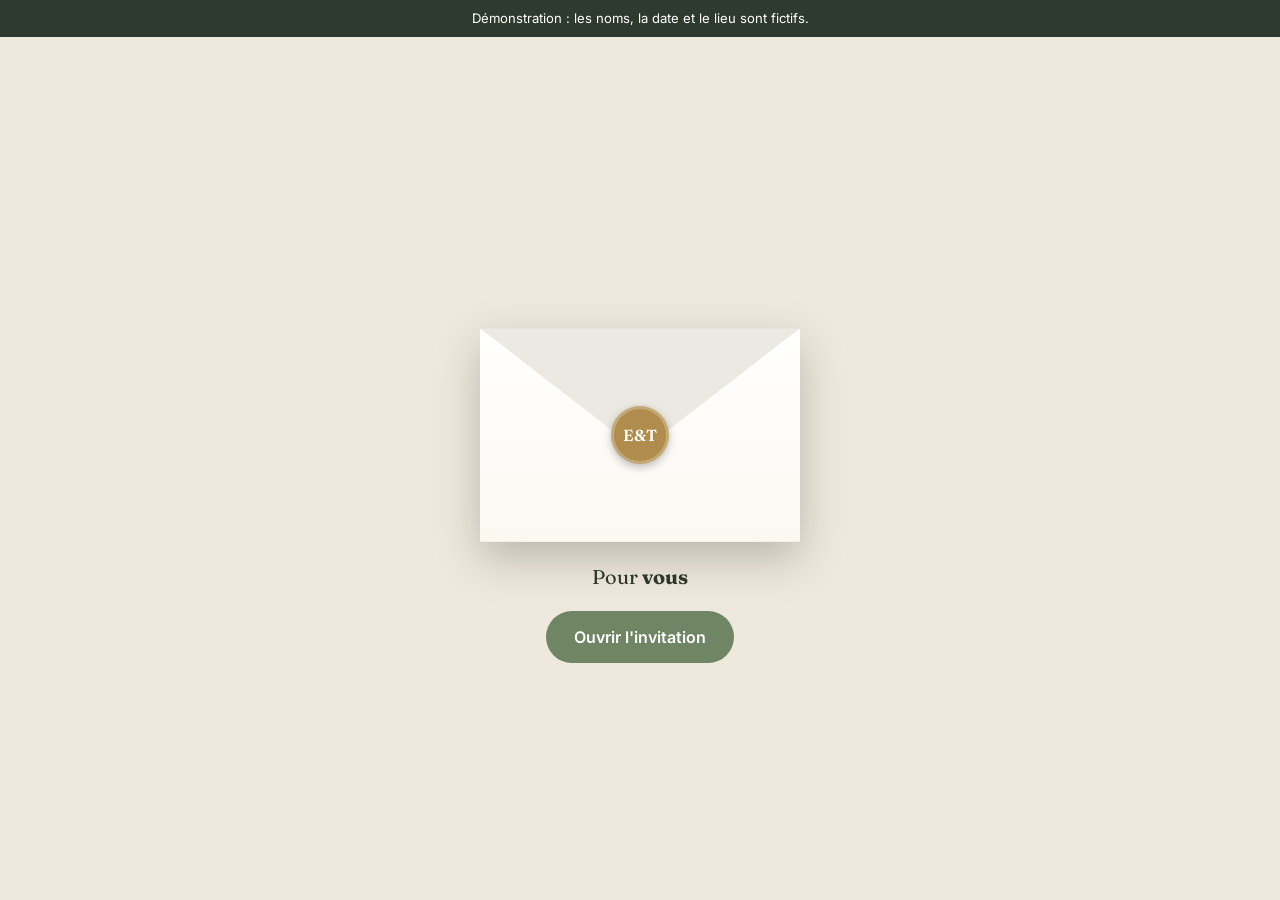
==== index.html @ 951785f1 "Démonstration : carte d'invitation avec formulaire de réponse (pages statiques, contenus fictifs)" ====
<!doctype html>
<html lang="fr">
<head>
  <meta charset="utf-8">
  <meta name="viewport" content="width=device-width, initial-scale=1">
  <title>Élise & Thomas · 12 juin 2027</title>
  <meta name="description" content="Invitation : Mariage d'Élise et Thomas, samedi 12 juin 2027, Domaine des Tilleuls. Merci de répondre avant le 15 avril 2027.">
  <meta name="robots" content="noindex, nofollow">
  <meta property="og:title" content="Vous êtes invité : Mariage d'Élise et Thomas">
  <meta property="og:description" content="Samedi 12 juin 2027, Domaine des Tilleuls. Ouvrez la carte et répondez en une minute.">
  <link rel="stylesheet" href="assets/style.css">
  <script>document.documentElement.classList.add("js")</script>
</head>
<body class="theme-mariage" data-evenement="Mariage d'Élise et Thomas" data-debut="20270612T153000" data-fin="20270613T020000" data-jour="2027-06-12" data-lieu="Domaine des Tilleuls, 12 chemin des Tilleuls, 74000 Annecy" data-oui="Oui, avec joie" data-non="Non, avec regret">
  <p class="ruban">Démonstration : les noms, la date et le lieu sont fictifs.</p>

  <section class="accueil" id="accueil" aria-label="Enveloppe">
    <div class="enveloppe" id="enveloppe">
      <div class="lettre"><span>Nous nous marions</span><strong>Élise <span class="et">&amp;</span> Thomas</strong></div>
      <div class="poche"></div>
      <div class="rabat"></div>
      <div class="sceau">E&amp;T</div>
    </div>
    <p class="destinataire">Pour <strong data-invite>vous</strong></p>
    <button type="button" class="bouton" id="ouvrir">Ouvrir l'invitation</button>
  </section>

  <main class="carte" id="carte">
    <header class="entete">
      <svg class="ornement" viewBox="0 0 240 60" aria-hidden="true"><g fill="none" stroke="currentColor" stroke-width="1.6" stroke-linecap="round"><path d="M20 30 H220"/><path d="M48 30 q-10 -16 -22 -14 q4 12 22 14Z" fill="currentColor" fill-opacity=".18"/><path d="M48 30 q-10 16 -22 14 q4 -12 22 -14Z" fill="currentColor" fill-opacity=".18"/><path d="M76 30 q-10 -16 -22 -14 q4 12 22 14Z" fill="currentColor" fill-opacity=".18"/><path d="M76 30 q-10 16 -22 14 q4 -12 22 -14Z" fill="currentColor" fill-opacity=".18"/><path d="M104 30 q-10 -16 -22 -14 q4 12 22 14Z" fill="currentColor" fill-opacity=".18"/><path d="M104 30 q-10 16 -22 14 q4 -12 22 -14Z" fill="currentColor" fill-opacity=".18"/><path d="M136 30 q10 -16 22 -14 q4 12 -22 14Z" fill="currentColor" fill-opacity=".18"/><path d="M136 30 q10 16 22 14 q4 -12 -22 -14Z" fill="currentColor" fill-opacity=".18"/><path d="M164 30 q10 -16 22 -14 q4 12 -22 14Z" fill="currentColor" fill-opacity=".18"/><path d="M164 30 q10 16 22 14 q4 -12 -22 -14Z" fill="currentColor" fill-opacity=".18"/><path d="M192 30 q10 -16 22 -14 q4 12 -22 14Z" fill="currentColor" fill-opacity=".18"/><path d="M192 30 q10 16 22 14 q4 -12 -22 -14Z" fill="currentColor" fill-opacity=".18"/><circle cx="120" cy="30" r="5" fill="currentColor" stroke="none"/></g></svg>
      <p class="surtitre">Nous nous marions</p>
      <h1>Élise <span class="et">&amp;</span> Thomas</h1>
      <p class="quand">Samedi 12 juin 2027</p>
      <p class="ou">Domaine des Tilleuls</p>
    </header>

    <p class="mot"><span class="avec-nom" hidden><strong data-invite></strong>, nous serions très heureux de vous compter parmi nous pour fêter notre mariage.</span><span class="sans-nom">Nous serions très heureux de vous compter parmi nous pour fêter notre mariage.</span></p>

    <dl class="infos">
      <div><dt>Quand</dt><dd>Samedi 12 juin&nbsp;2027<br>à partir de 15&nbsp;h&nbsp;30</dd></div>
      <div><dt>Où</dt><dd>Domaine des Tilleuls<br>12 chemin des Tilleuls, 74000 Annecy</dd></div>
      <div><dt>Tenue</dt><dd>Tenue de fête, tons clairs bienvenus</dd></div>
    </dl>

    <section class="programme" aria-labelledby="t-programme">
      <h2 id="t-programme">Le programme</h2>
      <ol><li><time>15 h 30</time><span>Cérémonie dans le parc</span></li><li><time>17 h 00</time><span>Vin d'honneur sur la terrasse</span></li><li><time>20 h 00</time><span>Dîner</span></li><li><time>22 h 30</time><span>Soirée dansante</span></li></ol>
    </section>

    <div class="agenda">
      <p class="compte" id="compte" hidden></p>
      <button type="button" class="bouton clair" id="agenda">Ajouter à mon agenda</button>
    </div>

    <section class="reponse" id="reponse" aria-labelledby="t-reponse">
      <svg class="ornement" viewBox="0 0 240 60" aria-hidden="true"><g fill="none" stroke="currentColor" stroke-width="1.6" stroke-linecap="round"><path d="M20 30 H220"/><path d="M48 30 q-10 -16 -22 -14 q4 12 22 14Z" fill="currentColor" fill-opacity=".18"/><path d="M48 30 q-10 16 -22 14 q4 -12 22 -14Z" fill="currentColor" fill-opacity=".18"/><path d="M76 30 q-10 -16 -22 -14 q4 12 22 14Z" fill="currentColor" fill-opacity=".18"/><path d="M76 30 q-10 16 -22 14 q4 -12 22 -14Z" fill="currentColor" fill-opacity=".18"/><path d="M104 30 q-10 -16 -22 -14 q4 12 22 14Z" fill="currentColor" fill-opacity=".18"/><path d="M104 30 q-10 16 -22 14 q4 -12 22 -14Z" fill="currentColor" fill-opacity=".18"/><path d="M136 30 q10 -16 22 -14 q4 12 -22 14Z" fill="currentColor" fill-opacity=".18"/><path d="M136 30 q10 16 22 14 q4 -12 -22 -14Z" fill="currentColor" fill-opacity=".18"/><path d="M164 30 q10 -16 22 -14 q4 12 -22 14Z" fill="currentColor" fill-opacity=".18"/><path d="M164 30 q10 16 22 14 q4 -12 -22 -14Z" fill="currentColor" fill-opacity=".18"/><path d="M192 30 q10 -16 22 -14 q4 12 -22 14Z" fill="currentColor" fill-opacity=".18"/><path d="M192 30 q10 16 22 14 q4 -12 -22 -14Z" fill="currentColor" fill-opacity=".18"/><circle cx="120" cy="30" r="5" fill="currentColor" stroke="none"/></g></svg>
      <h2 id="t-reponse">Votre réponse</h2>
      <p class="limite">Merci de répondre avant le 15 avril 2027.</p>
      <form id="formulaire" novalidate>
        <label class="champ" for="nom"><span>Votre prénom et votre nom</span>
          <input id="nom" name="nom" type="text" autocomplete="name" required>
        </label>
        <fieldset class="choix">
          <legend>Serez-vous présent ?</legend>
          <label><input type="radio" name="presence" value="oui" required><span>Oui, avec joie</span></label>
          <label><input type="radio" name="presence" value="non"><span>Non, avec regret</span></label>
        </fieldset>
        <div id="si-oui" hidden>
          <div class="champ">
            <span id="l-nombre">Nombre de personnes, vous compris</span>
            <div class="compteur" role="group" aria-labelledby="l-nombre">
              <button type="button" id="moins" aria-label="Une personne de moins">−</button>
              <output id="nombre" aria-live="polite">1</output>
              <button type="button" id="plus" aria-label="Une personne de plus">+</button>
            </div>
          </div>
          <label class="champ" for="regime"><span>Régime alimentaire ou allergie <small>(facultatif)</small></span>
            <input id="regime" name="regime" type="text">
          </label>
        </div>
        <label class="champ" for="message"><span>Un mot pour Élise et Thomas <small>(facultatif)</small></span>
          <textarea id="message" name="message" rows="3"></textarea>
        </label>
        <p class="erreur" id="erreur" role="alert" hidden></p>
        <button type="submit" class="bouton">Envoyer ma réponse</button>
      </form>

      <div class="merci" id="merci" hidden tabindex="-1">
        <h3 id="merci-titre"></h3>
        <p id="merci-texte"></p>
        <button type="button" class="lien" id="modifier">Modifier ma réponse</button>
        <aside class="apercu">
          <p class="apercu-note">Démonstration : voici l'e-mail que l'organisateur reçoit à chaque réponse.</p>
          <div class="mail">
            <p class="mail-objet" id="mail-objet"></p>
            <dl id="mail-corps"></dl>
          </div>
        </aside>
      </div>
    </section>

    <p class="signature">Élise et Thomas</p>
  </main>

  <footer class="pied">
    <p>Une carte, un lien. Chaque invité peut avoir le sien : <a href="index.html?invite=Camille%20Martin">voir la carte de Camille Martin</a>.</p>
    <p>Autre modèle : <a href="entreprise.html">soirée d'entreprise</a>.</p>
  </footer>
  <script src="assets/carte.js"></script>
</body>
</html>
---- assets/style.css ----
/* Carte d'invitation : pensée d'abord pour le téléphone, là où l'invité ouvre le lien */
@font-face { font-family: "Fraunces"; src: url("fonts/fraunces.woff2") format("woff2"); font-weight: 400 700; font-display: swap; }
@font-face { font-family: "Inter"; src: url("fonts/inter.woff2") format("woff2"); font-weight: 100 900; font-display: swap; }

.theme-mariage { --fond: #EFE9DD; --papier: #FBF8F1; --encre: #2F3A2E; --texte: #4A5248; --accent: #6F8564; --accent-fonce: #4F6347; --or: #B08D4C; --filet: #DDD3BF; --sur-accent: #fff; }
.theme-entreprise { --fond: #121B2B; --papier: #FAF7F2; --encre: #16233A; --texte: #465063; --accent: #B86B3C; --accent-fonce: #96522A; --or: #B86B3C; --filet: #E3DACB; --sur-accent: #fff; }

*, *::before, *::after { box-sizing: border-box; }
html { scroll-behavior: smooth; }
body { margin: 0; min-height: 100vh; font-family: "Inter", system-ui, sans-serif; font-size: 17px; line-height: 1.6; color: var(--texte); background: var(--fond); display: flex; flex-direction: column; align-items: center; }
h1, h2, h3 { font-family: "Fraunces", Georgia, serif; color: var(--encre); font-weight: 500; line-height: 1.15; margin: 0; }
[hidden] { display: none !important; }

.ruban { margin: 0; width: 100%; padding: 8px 16px; text-align: center; font-size: .82rem; background: var(--encre); color: #fff; }

/* ---------- Bouton */
.bouton { display: inline-flex; align-items: center; justify-content: center; min-height: 52px; padding: 0 28px; border: 0; border-radius: 999px; background: var(--accent); color: var(--sur-accent); font: 600 1rem "Inter", system-ui, sans-serif; cursor: pointer; transition: background .2s, transform .2s; }
.bouton:hover { background: var(--accent-fonce); }
.bouton:active { transform: scale(.98); }
.bouton.clair { background: transparent; color: var(--accent-fonce); box-shadow: inset 0 0 0 1.5px var(--accent); }
.bouton.clair:hover { background: color-mix(in srgb, var(--accent) 12%, transparent); }
:focus-visible { outline: 3px solid var(--or); outline-offset: 3px; }
.lien { background: none; border: 0; padding: 0; font: inherit; color: var(--accent-fonce); text-decoration: underline; cursor: pointer; }

/* ---------- Enveloppe (affichée seulement si le script tourne) */
.accueil { display: none; }
.js .accueil { display: flex; flex-direction: column; align-items: center; justify-content: center; gap: 22px; flex: 1; width: 100%; padding: 40px 20px 56px; }
.js .carte, .js .pied { display: none; }
.js.ouverte .accueil { display: none; }
.js.ouverte .carte { display: block; animation: apparait .7s ease both; }
.js.ouverte .pied { display: block; }

.enveloppe { position: relative; width: min(320px, 84vw); aspect-ratio: 3 / 2; margin-top: 70px; perspective: 900px; filter: drop-shadow(0 16px 22px rgba(0, 0, 0, .22)); }
.enveloppe .poche { position: absolute; inset: 0; background: linear-gradient(180deg, #fff, var(--papier)); clip-path: polygon(0 0, 50% 52%, 100% 0, 100% 100%, 0 100%); z-index: 3; }
.enveloppe::before { content: ""; position: absolute; inset: 0; background: color-mix(in srgb, var(--papier) 82%, var(--encre)); z-index: 1; }
.enveloppe .rabat { position: absolute; inset: 0 0 auto 0; height: 58%; background: color-mix(in srgb, var(--papier) 92%, var(--encre)); clip-path: polygon(0 0, 100% 0, 50% 100%); transform-origin: top; transition: transform .6s ease, z-index 0s .3s; z-index: 4; filter: drop-shadow(0 3px 3px rgba(0, 0, 0, .12)); }
.enveloppe .sceau { position: absolute; left: 50%; top: 50%; width: 58px; height: 58px; margin: -29px 0 0 -29px; border-radius: 50%; display: grid; place-items: center; background: var(--or); color: #fff; font: 600 1rem "Fraunces", Georgia, serif; box-shadow: 0 3px 8px rgba(0, 0, 0, .25), inset 0 0 0 3px rgba(255, 255, 255, .25); z-index: 5; transition: opacity .3s, transform .3s; }
.enveloppe .lettre { position: absolute; left: 7%; right: 7%; top: 8%; height: 84%; padding: 16px 10px; border-radius: 6px; background: #fff; text-align: center; display: flex; flex-direction: column; gap: 4px; align-items: center; z-index: 2; transition: transform .8s ease .45s; box-shadow: 0 2px 10px rgba(0, 0, 0, .1); }
.enveloppe .lettre span { font-size: .72rem; letter-spacing: .14em; text-transform: uppercase; color: var(--accent-fonce); }
.enveloppe .lettre strong { font: 500 1.5rem "Fraunces", Georgia, serif; color: var(--encre); }
.enveloppe.ouvre .rabat { transform: rotateX(180deg); z-index: 1; }
.enveloppe.ouvre .sceau { opacity: 0; transform: scale(.6); }
.enveloppe.ouvre .lettre { transform: translateY(-46%); }
.destinataire { margin: 0; font: 400 1.25rem "Fraunces", Georgia, serif; color: var(--papier); text-align: center; }
.theme-mariage .destinataire { color: var(--encre); }

/* ---------- Carte */
.carte { width: min(640px, 100% - 24px); margin: 24px auto 0; padding: 40px 22px 36px; background: var(--papier); border-radius: 18px; box-shadow: 0 20px 50px rgba(0, 0, 0, .18); text-align: center; }
.ornement { width: 170px; height: auto; color: var(--or); margin: 0 auto 10px; display: block; }
.surtitre { margin: 0 0 6px; font-size: .8rem; letter-spacing: .2em; text-transform: uppercase; color: var(--accent-fonce); }
h1 { font-size: clamp(2.6rem, 12vw, 4.2rem); letter-spacing: -.01em; }
h1 .et { color: var(--or); font-style: italic; font-weight: 400; }
.theme-entreprise h1 { font-size: clamp(4rem, 20vw, 6.5rem); color: var(--accent); line-height: 1; }
.quand { margin: 18px 0 0; font: 500 1.3rem "Fraunces", Georgia, serif; color: var(--encre); }
.ou { margin: 2px 0 0; }
.mot { margin: 28px auto 0; max-width: 30em; font-size: 1.08rem; }
.mot strong { color: var(--encre); }

.infos { display: grid; gap: 12px; margin: 30px 0 0; text-align: left; }
.infos > div { padding: 16px 18px; border: 1px solid var(--filet); border-radius: 14px; background: #fff; }
.infos dt { font-size: .74rem; letter-spacing: .16em; text-transform: uppercase; color: var(--accent-fonce); margin-bottom: 4px; }
.infos dd { margin: 0; color: var(--encre); font-size: .97rem; }

.programme { margin-top: 36px; }
h2 { font-size: 1.7rem; }
.programme ol { list-style: none; margin: 18px auto 0; padding: 0; max-width: 360px; text-align: left; }
.programme li { position: relative; display: grid; grid-template-columns: 74px 1fr; gap: 14px; padding: 0 0 18px 22px; border-left: 1.5px solid var(--filet); }
.programme li:last-child { padding-bottom: 0; border-left-color: transparent; }
.programme li::before { content: ""; position: absolute; left: -6.5px; top: 7px; width: 11px; height: 11px; border-radius: 50%; background: var(--or); box-shadow: 0 0 0 4px var(--papier); }
.programme time { font-weight: 600; color: var(--encre); font-variant-numeric: tabular-nums; }

.agenda { margin-top: 32px; display: flex; flex-direction: column; align-items: center; gap: 14px; }
.compte { margin: 0; font: 500 1.15rem "Fraunces", Georgia, serif; color: var(--encre); }

/* ---------- Réponse */
.reponse { margin-top: 44px; padding-top: 34px; border-top: 1px solid var(--filet); }
.limite { margin: 6px 0 22px; }
form { display: grid; gap: 18px; text-align: left; max-width: 440px; margin: 0 auto; }
.champ { display: grid; gap: 6px; font-weight: 500; color: var(--encre); }
.champ small { font-weight: 400; color: var(--texte); }
.champ > span { display: block; }
input[type="text"], textarea { width: 100%; padding: 13px 14px; border: 1.5px solid var(--filet); border-radius: 12px; background: #fff; font: inherit; color: var(--encre); }
input[type="text"]:focus, textarea:focus { border-color: var(--accent); outline: none; box-shadow: 0 0 0 3px color-mix(in srgb, var(--accent) 25%, transparent); }
textarea { resize: vertical; }
.choix { border: 0; margin: 0; padding: 0; display: grid; gap: 10px; }
.choix legend { padding: 0; margin-bottom: 8px; font-weight: 500; color: var(--encre); }
.choix label { position: relative; display: flex; cursor: pointer; }
.choix input { position: absolute; opacity: 0; inset: 0; }
.choix span { flex: 1; padding: 14px 16px; border: 1.5px solid var(--filet); border-radius: 12px; background: #fff; color: var(--encre); transition: border-color .2s, background .2s; }
.choix input:checked + span { border-color: var(--accent); background: color-mix(in srgb, var(--accent) 12%, #fff); font-weight: 600; }
.choix input:focus-visible + span { outline: 3px solid var(--or); outline-offset: 2px; }
#si-oui { display: grid; gap: 18px; }
.compteur { display: inline-flex; align-items: center; gap: 6px; }
.compteur button { width: 48px; height: 48px; border-radius: 50%; border: 1.5px solid var(--filet); background: #fff; font-size: 1.4rem; line-height: 1; color: var(--encre); cursor: pointer; }
.compteur button:hover { border-color: var(--accent); }
.compteur output { min-width: 48px; text-align: center; font: 500 1.5rem "Fraunces", Georgia, serif; color: var(--encre); }
.erreur { margin: 0; padding: 12px 14px; border-radius: 12px; background: #FBEAE5; color: #8A2E1B; font-weight: 500; }
form .bouton { justify-self: center; margin-top: 4px; }

.merci { max-width: 480px; margin: 0 auto; outline: none; }
.merci h3 { font-size: 1.5rem; }
.merci > p { margin: 8px 0 10px; }
.apercu { margin-top: 28px; text-align: left; }
.apercu-note { margin: 0 0 8px; font-size: .85rem; color: var(--texte); }
.mail { border: 1px dashed var(--accent); border-radius: 14px; padding: 16px 18px; background: #fff; font-size: .95rem; }
.mail-objet { margin: 0 0 10px; font-weight: 600; color: var(--encre); }
.mail dl { margin: 0; display: grid; grid-template-columns: auto 1fr; gap: 4px 14px; }
.mail dt { color: var(--texte); }
.mail dd { margin: 0; color: var(--encre); overflow-wrap: anywhere; }

.signature { margin: 40px 0 0; font: italic 400 1.3rem "Fraunces", Georgia, serif; color: var(--encre); }

.pied { width: min(640px, 100% - 24px); margin: 22px auto 40px; text-align: center; font-size: .9rem; color: var(--texte); }
.theme-entreprise .pied { color: #C9CFDB; }
.pied p { margin: 4px 0; }
.pied a { color: inherit; font-weight: 600; }

@keyframes apparait { from { opacity: 0; transform: translateY(18px); } to { opacity: 1; transform: none; } }

@media (min-width: 680px) {
  .carte { padding: 56px 56px 48px; margin-top: 40px; }
  .infos { grid-template-columns: repeat(3, 1fr); }
  .infos > div { padding: 14px 14px; }
  .choix { grid-template-columns: 1fr 1fr; }
}
@media (prefers-reduced-motion: reduce) {
  *, *::before, *::after { animation: none !important; transition: none !important; }
  html { scroll-behavior: auto; }
}
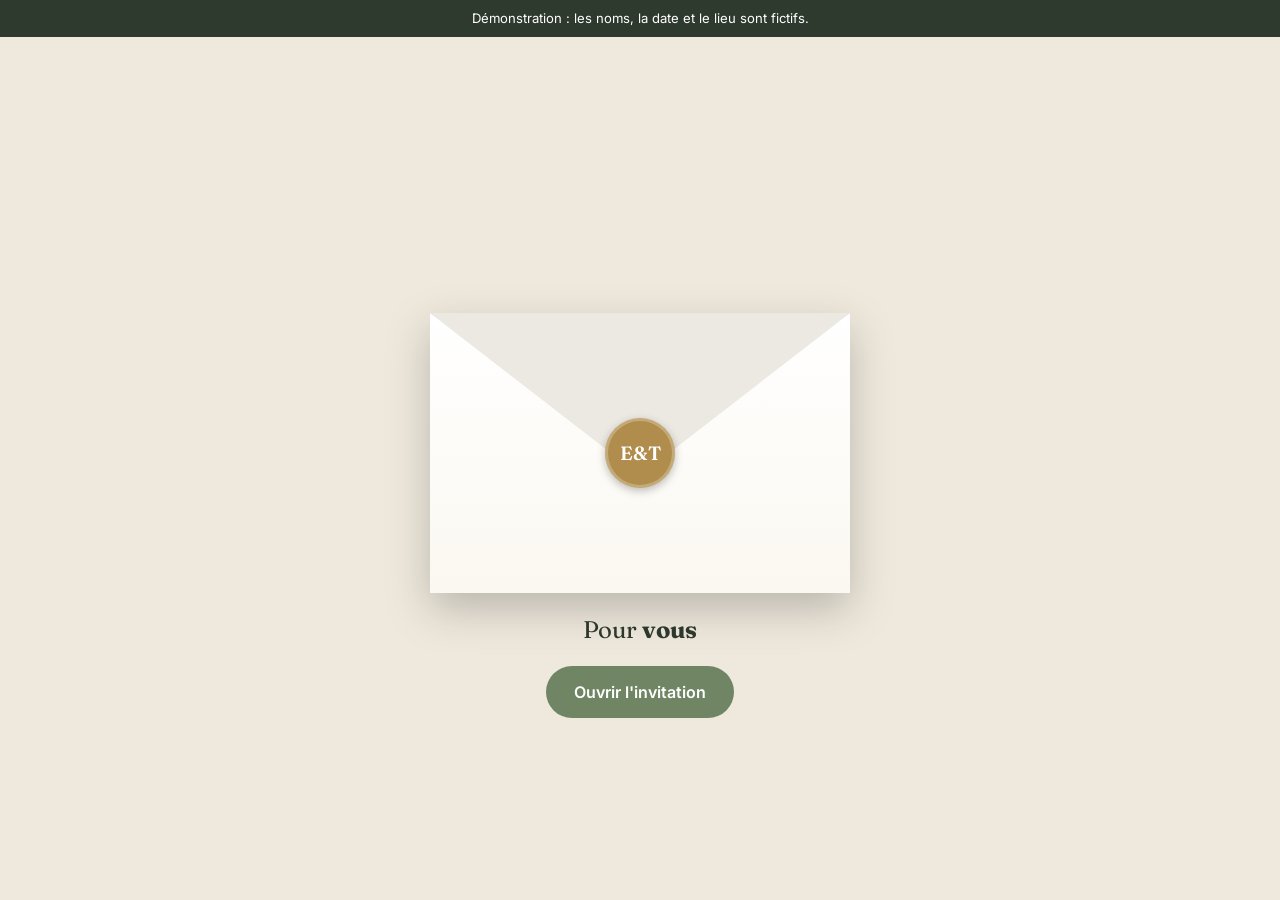
==== commit 252eea17: "Ordinateur : la carte à gauche, les détails et la réponse à droite" ====
--- a/index.html
+++ b/index.html
@@ -27,13 +27,17 @@
 
   <main class="carte" id="carte">
     <header class="entete">
-      <svg class="ornement" viewBox="0 0 240 60" aria-hidden="true"><g fill="none" stroke="currentColor" stroke-width="1.6" stroke-linecap="round"><path d="M20 30 H220"/><path d="M48 30 q-10 -16 -22 -14 q4 12 22 14Z" fill="currentColor" fill-opacity=".18"/><path d="M48 30 q-10 16 -22 14 q4 -12 22 -14Z" fill="currentColor" fill-opacity=".18"/><path d="M76 30 q-10 -16 -22 -14 q4 12 22 14Z" fill="currentColor" fill-opacity=".18"/><path d="M76 30 q-10 16 -22 14 q4 -12 22 -14Z" fill="currentColor" fill-opacity=".18"/><path d="M104 30 q-10 -16 -22 -14 q4 12 22 14Z" fill="currentColor" fill-opacity=".18"/><path d="M104 30 q-10 16 -22 14 q4 -12 22 -14Z" fill="currentColor" fill-opacity=".18"/><path d="M136 30 q10 -16 22 -14 q4 12 -22 14Z" fill="currentColor" fill-opacity=".18"/><path d="M136 30 q10 16 22 14 q4 -12 -22 -14Z" fill="currentColor" fill-opacity=".18"/><path d="M164 30 q10 -16 22 -14 q4 12 -22 14Z" fill="currentColor" fill-opacity=".18"/><path d="M164 30 q10 16 22 14 q4 -12 -22 -14Z" fill="currentColor" fill-opacity=".18"/><path d="M192 30 q10 -16 22 -14 q4 12 -22 14Z" fill="currentColor" fill-opacity=".18"/><path d="M192 30 q10 16 22 14 q4 -12 -22 -14Z" fill="currentColor" fill-opacity=".18"/><circle cx="120" cy="30" r="5" fill="currentColor" stroke="none"/></g></svg>
-      <p class="surtitre">Nous nous marions</p>
-      <h1>Élise <span class="et">&amp;</span> Thomas</h1>
-      <p class="quand">Samedi 12 juin 2027</p>
-      <p class="ou">Domaine des Tilleuls</p>
+      <div class="entete-dedans">
+        <svg class="ornement" viewBox="0 0 240 60" aria-hidden="true"><g fill="none" stroke="currentColor" stroke-width="1.6" stroke-linecap="round"><path d="M20 30 H220"/><path d="M48 30 q-10 -16 -22 -14 q4 12 22 14Z" fill="currentColor" fill-opacity=".18"/><path d="M48 30 q-10 16 -22 14 q4 -12 22 -14Z" fill="currentColor" fill-opacity=".18"/><path d="M76 30 q-10 -16 -22 -14 q4 12 22 14Z" fill="currentColor" fill-opacity=".18"/><path d="M76 30 q-10 16 -22 14 q4 -12 22 -14Z" fill="currentColor" fill-opacity=".18"/><path d="M104 30 q-10 -16 -22 -14 q4 12 22 14Z" fill="currentColor" fill-opacity=".18"/><path d="M104 30 q-10 16 -22 14 q4 -12 22 -14Z" fill="currentColor" fill-opacity=".18"/><path d="M136 30 q10 -16 22 -14 q4 12 -22 14Z" fill="currentColor" fill-opacity=".18"/><path d="M136 30 q10 16 22 14 q4 -12 -22 -14Z" fill="currentColor" fill-opacity=".18"/><path d="M164 30 q10 -16 22 -14 q4 12 -22 14Z" fill="currentColor" fill-opacity=".18"/><path d="M164 30 q10 16 22 14 q4 -12 -22 -14Z" fill="currentColor" fill-opacity=".18"/><path d="M192 30 q10 -16 22 -14 q4 12 -22 14Z" fill="currentColor" fill-opacity=".18"/><path d="M192 30 q10 16 22 14 q4 -12 -22 -14Z" fill="currentColor" fill-opacity=".18"/><circle cx="120" cy="30" r="5" fill="currentColor" stroke="none"/></g></svg>
+        <p class="surtitre">Nous nous marions</p>
+        <h1>Élise <span class="et">&amp;</span> Thomas</h1>
+        <p class="quand">Samedi 12 juin 2027</p>
+        <p class="ou">Domaine des Tilleuls</p>
+        <svg class="ornement" viewBox="0 0 240 60" aria-hidden="true"><g fill="none" stroke="currentColor" stroke-width="1.6" stroke-linecap="round"><path d="M20 30 H220"/><path d="M48 30 q-10 -16 -22 -14 q4 12 22 14Z" fill="currentColor" fill-opacity=".18"/><path d="M48 30 q-10 16 -22 14 q4 -12 22 -14Z" fill="currentColor" fill-opacity=".18"/><path d="M76 30 q-10 -16 -22 -14 q4 12 22 14Z" fill="currentColor" fill-opacity=".18"/><path d="M76 30 q-10 16 -22 14 q4 -12 22 -14Z" fill="currentColor" fill-opacity=".18"/><path d="M104 30 q-10 -16 -22 -14 q4 12 22 14Z" fill="currentColor" fill-opacity=".18"/><path d="M104 30 q-10 16 -22 14 q4 -12 22 -14Z" fill="currentColor" fill-opacity=".18"/><path d="M136 30 q10 -16 22 -14 q4 12 -22 14Z" fill="currentColor" fill-opacity=".18"/><path d="M136 30 q10 16 22 14 q4 -12 -22 -14Z" fill="currentColor" fill-opacity=".18"/><path d="M164 30 q10 -16 22 -14 q4 12 -22 14Z" fill="currentColor" fill-opacity=".18"/><path d="M164 30 q10 16 22 14 q4 -12 -22 -14Z" fill="currentColor" fill-opacity=".18"/><path d="M192 30 q10 -16 22 -14 q4 12 -22 14Z" fill="currentColor" fill-opacity=".18"/><path d="M192 30 q10 16 22 14 q4 -12 -22 -14Z" fill="currentColor" fill-opacity=".18"/><circle cx="120" cy="30" r="5" fill="currentColor" stroke="none"/></g></svg>
+      </div>
     </header>
 
+    <div class="contenu">
     <p class="mot"><span class="avec-nom" hidden><strong data-invite></strong>, nous serions très heureux de vous compter parmi nous pour fêter notre mariage.</span><span class="sans-nom">Nous serions très heureux de vous compter parmi nous pour fêter notre mariage.</span></p>
 
     <dl class="infos">
@@ -100,6 +104,7 @@
     </section>
 
     <p class="signature">Élise et Thomas</p>
+    </div>
   </main>
 
   <footer class="pied">
--- a/assets/style.css
+++ b/assets/style.css
@@ -117,11 +117,55 @@
 
 @keyframes apparait { from { opacity: 0; transform: translateY(18px); } to { opacity: 1; transform: none; } }
 
+.entete-dedans .ornement:last-child { display: none; }
+
 @media (min-width: 680px) {
   .carte { padding: 56px 56px 48px; margin-top: 40px; }
-  .infos { grid-template-columns: repeat(3, 1fr); }
-  .infos > div { padding: 14px 14px; }
+  .infos > div { display: grid; grid-template-columns: 96px 1fr; gap: 16px; align-items: baseline; padding: 16px 20px; }
+  .infos dt { margin: 0; }
   .choix { grid-template-columns: 1fr 1fr; }
+}
+
+/* ---------- Ordinateur : la carte à gauche, qui reste à l'écran ; les détails et la réponse à droite */
+@media (min-width: 980px) {
+  .theme-mariage { --panneau: #3C4D39; --sur-panneau: #FBF8F1; --or-clair: #D9BD86; }
+  .theme-entreprise { --panneau: #1B2B47; --sur-panneau: #FAF7F2; --or-clair: #E0935F; }
+
+  .carte { width: min(1120px, 100% - 64px); padding: 0; grid-template-columns: 5fr 6fr; text-align: left; }
+  .carte, .js.ouverte .carte { display: grid; }
+  .js .carte { display: none; }
+  .pied { width: min(1120px, 100% - 64px); }
+
+  .entete { border-radius: 18px 0 0 18px; color: var(--sur-panneau); background:
+    radial-gradient(circle at 18% 12%, rgba(255, 255, 255, .10), transparent 46%),
+    radial-gradient(circle at 88% 92%, rgba(255, 255, 255, .07), transparent 42%),
+    var(--panneau); }
+  .entete-dedans { position: sticky; top: 0; height: 100vh; max-height: 860px; min-height: 560px; padding: 56px 44px; display: flex; flex-direction: column; align-items: center; justify-content: center; text-align: center; }
+  .entete-dedans::before { content: ""; position: absolute; inset: 26px; border: 1px solid color-mix(in srgb, var(--or-clair) 55%, transparent); border-radius: 10px; pointer-events: none; }
+  .entete .ornement { color: var(--or-clair); width: 190px; margin-bottom: 26px; }
+  .entete-dedans .ornement:last-child { display: block; margin: 30px auto 0; }
+  .entete .surtitre { color: color-mix(in srgb, var(--sur-panneau) 78%, transparent); letter-spacing: .26em; margin-bottom: 14px; }
+  .entete h1 { color: var(--sur-panneau); font-size: clamp(3.4rem, 5.6vw, 5rem); }
+  .entete h1 .et { display: block; color: var(--or-clair); font-size: .7em; line-height: 1.1; }
+  .theme-entreprise .entete h1 { color: var(--or-clair); font-size: clamp(5rem, 9vw, 7.5rem); }
+  .entete .quand { color: var(--sur-panneau); font-size: 1.45rem; margin-top: 28px; }
+  .entete .ou { color: color-mix(in srgb, var(--sur-panneau) 80%, transparent); }
+
+  .contenu { padding: 60px 60px 52px; }
+  .mot { margin: 0; max-width: none; font: 400 1.5rem/1.4 "Fraunces", Georgia, serif; color: var(--encre); }
+  .programme { margin-top: 44px; }
+  .programme ol { margin-left: 6px; max-width: none; }
+  .agenda { flex-direction: row; align-items: center; gap: 22px; margin-top: 30px; }
+  .reponse { margin-top: 48px; padding-top: 40px; }
+  .reponse .ornement { display: none; }
+  form, .merci { margin: 0; max-width: none; }
+  form .bouton { justify-self: start; }
+  .signature { text-align: right; }
+
+  .enveloppe { width: 420px; margin-top: 110px; }
+  .enveloppe .lettre strong { font-size: 2rem; }
+  .enveloppe .sceau { width: 70px; height: 70px; margin: -35px 0 0 -35px; font-size: 1.2rem; }
+  .destinataire { font-size: 1.5rem; }
 }
 @media (prefers-reduced-motion: reduce) {
   *, *::before, *::after { animation: none !important; transition: none !important; }
